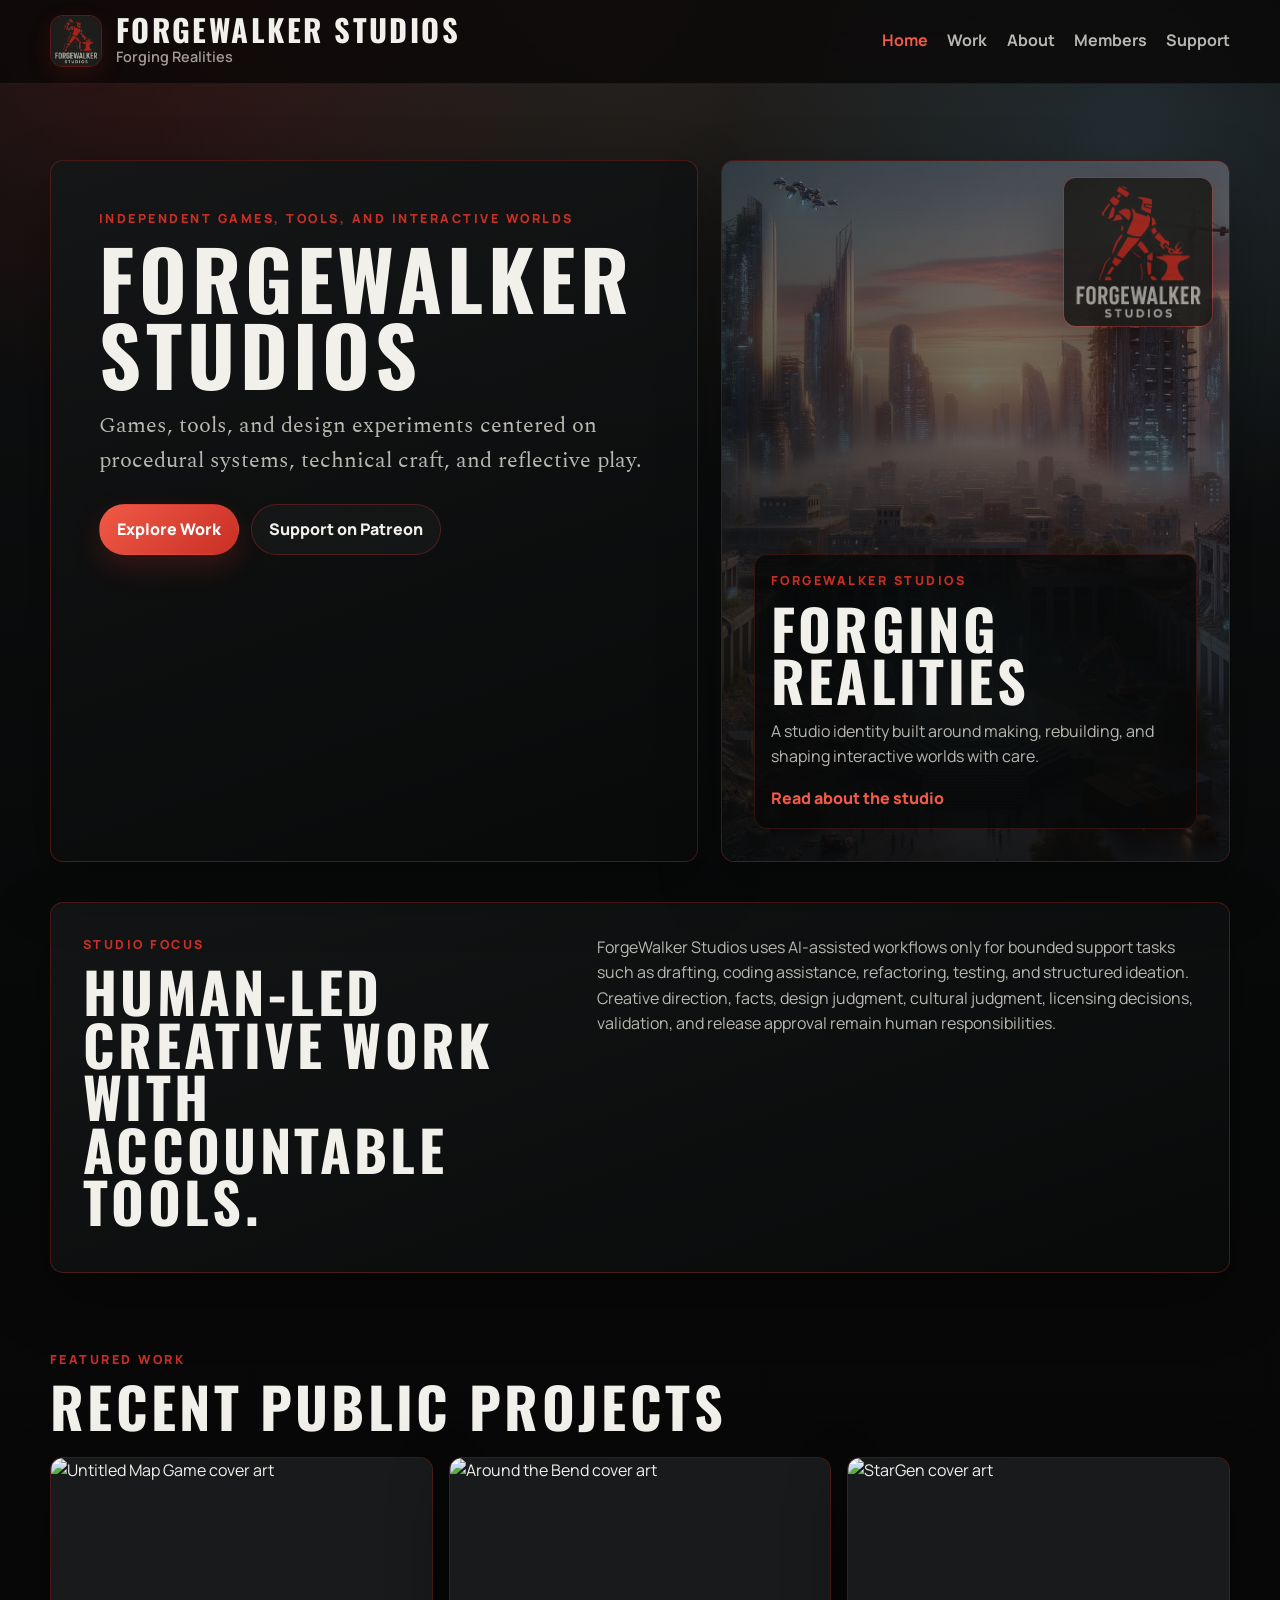
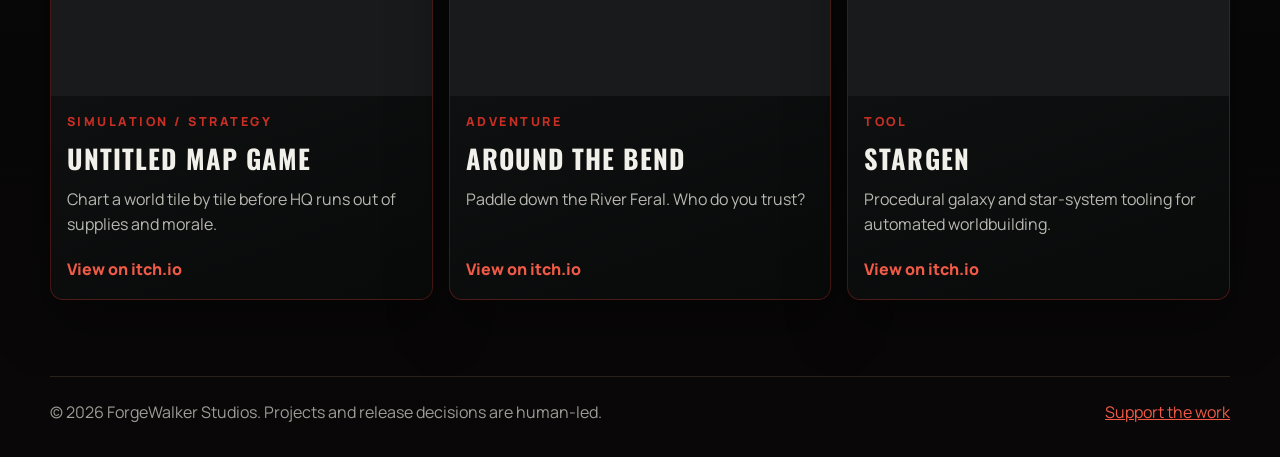
==== index.html @ 8056b83e "fix: prevent hero title word break" ====
<!doctype html>
<html lang="en">
  <head>
    <meta charset="utf-8" />
    <meta name="viewport" content="width=device-width, initial-scale=1" />
    <meta
      name="description"
      content="ForgeWalker Studios is an independent creative studio for games, tools, and design experiments centered on procedural systems and reflective play."
    />
    <meta property="og:title" content="ForgeWalker Studios" />
    <meta
      property="og:description"
      content="Independent games, tools, and interactive experiments from ForgeWalker Studios."
    />
    <meta property="og:type" content="website" />
    <title>ForgeWalker Studios</title>
    <link
      href="https://fonts.googleapis.com/css2?family=Manrope:wght@400;600;700;800&family=Oswald:wght@500;600;700&family=Spectral:wght@400;600;700&display=swap"
      rel="stylesheet"
    />
    <link rel="stylesheet" href="styles.css" />
  </head>
  <body>
    <header class="site-header">
      <a class="brand" href="index.html" aria-label="ForgeWalker Studios home">
        <img class="brand-mark" src="assets/branding/forgewalker-logo.png" width="52" height="52" alt="" />
        <span class="brand-copy">
          <span class="brand-name">ForgeWalker Studios</span>
          <span class="brand-role">Forging Realities</span>
        </span>
      </a>
      <nav class="nav-links" aria-label="Primary navigation">
        <a aria-current="page" href="index.html">Home</a>
        <a href="work.html">Work</a>
        <a href="about.html">About</a>
        <a href="members.html">Members</a>
        <a href="support.html">Support</a>
      </nav>
    </header>

    <main>
      <section class="hero hero-home" aria-labelledby="hero-title">
        <div class="hero-copy">
          <p class="eyebrow">Independent games, tools, and interactive worlds</p>
          <h1 id="hero-title"><span>ForgeWalker</span> <span>Studios</span></h1>
          <p class="lede">
            Games, tools, and design experiments centered on procedural systems, technical craft,
            and reflective play.
          </p>
          <div class="actions" aria-label="Primary links">
            <a class="button primary" href="work.html">Explore Work</a>
            <a class="button" href="https://www.patreon.com/forgewalkerstudios">Support on Patreon</a>
          </div>
        </div>
        <aside class="feature-panel studio-feature">
          <img
            class="feature-cover"
            src="assets/branding/forgewalker-cover.png"
            width="1600"
            height="1600"
            alt="A futuristic city under reconstruction at sunrise"
          />
          <img class="feature-emblem" src="assets/branding/forgewalker-logo.png" width="620" height="620" alt="" />
          <div>
            <p class="panel-label">ForgeWalker Studios</p>
            <h2>Forging Realities</h2>
            <p>
              A studio identity built around making, rebuilding, and shaping interactive worlds
              with care.
            </p>
            <a class="text-link" href="about.html">Read about the studio</a>
          </div>
        </aside>
      </section>

      <section class="content-band split-section" aria-labelledby="focus-title">
        <div>
          <p class="eyebrow">Studio focus</p>
          <h2 id="focus-title">Human-led creative work with accountable tools.</h2>
        </div>
        <p>
          ForgeWalker Studios uses AI-assisted workflows only for bounded support tasks such as
          drafting, coding assistance, refactoring, testing, and structured ideation. Creative
          direction, facts, design judgment, cultural judgment, licensing decisions, validation, and
          release approval remain human responsibilities.
        </p>
      </section>

      <section class="content-section" aria-labelledby="featured-title">
        <div class="section-heading">
          <p class="eyebrow">Featured work</p>
          <h2 id="featured-title">Recent public projects</h2>
        </div>
        <div class="project-grid">
          <article class="project-card">
            <img
              src="https://img.itch.zone/aW1nLzI3NDMzODA5LnBuZw==/315x250%23c/xJz3sw.png"
              width="315"
              height="250"
              alt="Untitled Map Game cover art"
            />
            <div class="card-copy">
              <span class="project-label">Simulation / Strategy</span>
              <h3>Untitled Map Game</h3>
              <p>
                Chart a world tile by tile before HQ runs out of supplies and morale.
              </p>
              <a href="https://jazhikho.itch.io/untitled-map-game">View on itch.io</a>
            </div>
          </article>

          <article class="project-card">
            <img
              src="https://img.itch.zone/aW1nLzI3MzIwNjYzLnBuZw==/315x250%23c/OSX%2F%2BU.png"
              width="315"
              height="250"
              alt="Around the Bend cover art"
            />
            <div class="card-copy">
              <span class="project-label">Adventure</span>
              <h3>Around the Bend</h3>
              <p>Paddle down the River Feral. Who do you trust?</p>
              <a href="https://jazhikho.itch.io/around-the-bend">View on itch.io</a>
            </div>
          </article>

          <article class="project-card">
            <img
              src="https://img.itch.zone/aW1nLzI1ODI1NTcwLnBuZw==/315x250%23c/WTpJu1.png"
              width="315"
              height="250"
              alt="StarGen cover art"
            />
            <div class="card-copy">
              <span class="project-label">Tool</span>
              <h3>StarGen</h3>
              <p>Procedural galaxy and star-system tooling for automated worldbuilding.</p>
              <a href="https://jazhikho.itch.io/stargen">View on itch.io</a>
            </div>
          </article>
        </div>
      </section>
    </main>

    <footer class="site-footer">
      <p>&copy; 2026 ForgeWalker Studios. Projects and release decisions are human-led.</p>
      <a href="support.html">Support the work</a>
    </footer>
  </body>
</html>
---- styles.css ----
:root {
  color-scheme: dark;
  --bg: #101112;
  --bg-deep: #070808;
  --surface: #181a1b;
  --surface-warm: rgba(20, 22, 23, 0.94);
  --surface-strong: #202427;
  --text: #f1f0eb;
  --text-itch: #e5e2da;
  --muted: #b9b7b1;
  --quiet: rgba(229, 226, 218, 0.68);
  --line: #34383b;
  --line-warm: rgba(211, 52, 40, 0.3);
  --forge: #c92f25;
  --forge-soft: #f05a46;
  --steel-bright: #f6f3ec;
  --patreon: #ff424d;
  --citylight: #9eddf2;
  --sunrise: #e9b98e;
  --radius: 13px;
  --shadow: 0 24px 60px rgba(0, 0, 0, 0.35);
  --site-width: min(1180px, calc(100vw - 2rem));
}

* {
  box-sizing: border-box;
}

html {
  scroll-behavior: smooth;
}

body {
  margin: 0;
  min-width: 320px;
  background:
    radial-gradient(circle at 12% 0%, rgba(201, 47, 37, 0.18), transparent 26rem),
    radial-gradient(circle at 88% 7%, rgba(158, 221, 242, 0.14), transparent 25rem),
    radial-gradient(circle at 48% 0%, rgba(233, 185, 142, 0.11), transparent 30rem),
    linear-gradient(180deg, var(--bg) 0%, var(--bg-deep) 52%, #090707 100%);
  color: var(--text);
  font-family: "Manrope", system-ui, -apple-system, BlinkMacSystemFont, "Segoe UI", sans-serif;
  line-height: 1.6;
}

img {
  display: block;
  max-width: 100%;
  height: auto;
}

a {
  color: inherit;
}

.site-header {
  position: sticky;
  top: 0;
  z-index: 20;
  display: flex;
  align-items: center;
  justify-content: space-between;
  gap: 1.5rem;
  padding: 0.9rem max(1rem, calc((100vw - 1180px) / 2));
  border-bottom: 1px solid rgba(201, 47, 37, 0.22);
  background: rgba(9, 7, 7, 0.78);
  backdrop-filter: blur(18px);
}

.brand {
  display: inline-flex;
  align-items: center;
  gap: 0.85rem;
  min-width: 0;
  text-decoration: none;
}

.brand-mark {
  flex: 0 0 auto;
  width: 52px;
  height: 52px;
  border: 1px solid rgba(201, 47, 37, 0.4);
  border-radius: var(--radius);
  object-fit: cover;
  background: #111;
  box-shadow: 0 8px 24px rgba(201, 47, 37, 0.14);
}

.brand-copy {
  display: grid;
  min-width: 0;
}

.brand-name {
  color: var(--text);
  font-family: "Oswald", "Manrope", sans-serif;
  font-size: clamp(1.35rem, 2.4vw, 2rem);
  font-weight: 700;
  letter-spacing: 0.08em;
  line-height: 1;
  text-transform: uppercase;
}

.brand-role {
  color: var(--quiet);
  font-size: 0.9rem;
  font-weight: 600;
}

.nav-links {
  display: flex;
  flex-wrap: wrap;
  justify-content: flex-end;
  gap: 0.9rem 1.2rem;
  color: var(--muted);
  font-weight: 700;
}

.nav-links a {
  text-decoration: none;
}

.nav-links a:hover,
.nav-links a:focus-visible,
.nav-links a[aria-current="page"],
.text-link,
.project-card a,
.site-footer a {
  color: var(--forge-soft);
}

.nav-links a:focus-visible,
.button:focus-visible,
.project-card a:focus-visible,
.support-link:focus-visible,
.text-link:focus-visible {
  outline: 3px solid rgba(240, 90, 70, 0.85);
  outline-offset: 4px;
}

main {
  overflow: hidden;
}

.hero,
.page-hero,
.content-section,
.content-band {
  width: var(--site-width);
  margin: 0 auto;
}

.hero {
  display: grid;
  grid-template-columns: minmax(0, 1.12fr) minmax(300px, 0.88fr);
  gap: 1.4rem;
  align-items: stretch;
  min-height: calc(100svh - 82px);
  padding: clamp(3rem, 6vw, 5rem) 0 2.5rem;
}

.hero-copy,
.feature-panel,
.content-band,
.project-card,
.member-card,
.support-link {
  border: 1px solid var(--line-warm);
  border-radius: var(--radius);
  background: linear-gradient(160deg, var(--surface-warm), rgba(9, 10, 10, 0.94));
  box-shadow: var(--shadow);
}

.hero-copy {
  padding: clamp(1.6rem, 4vw, 3rem);
}

.feature-panel {
  position: relative;
  display: grid;
  align-content: end;
  min-height: 420px;
  overflow: hidden;
  padding: clamp(1.2rem, 3vw, 2rem);
}

.feature-cover {
  position: absolute;
  inset: 0;
  width: 100%;
  height: 100%;
  object-fit: cover;
  opacity: 0.74;
  filter: saturate(0.95) contrast(1.06);
}

.feature-panel::after {
  content: "";
  position: absolute;
  inset: 0;
  background:
    linear-gradient(180deg, rgba(7, 8, 8, 0.1), rgba(7, 8, 8, 0.82)),
    linear-gradient(90deg, rgba(7, 8, 8, 0.35), rgba(201, 47, 37, 0.08));
}

.feature-emblem {
  position: absolute;
  right: 1rem;
  top: 1rem;
  z-index: 1;
  width: min(34%, 150px);
  border: 1px solid rgba(201, 47, 37, 0.42);
  border-radius: var(--radius);
  opacity: 0.9;
  box-shadow: var(--shadow);
}

.feature-panel > div {
  position: relative;
  z-index: 2;
  padding: 1rem;
  border: 1px solid rgba(201, 47, 37, 0.22);
  border-radius: var(--radius);
  background: rgba(7, 8, 8, 0.78);
}

.page-hero {
  padding: clamp(3rem, 7vw, 6rem) 0 1.5rem;
}

.content-section,
.content-band {
  margin-bottom: clamp(2.5rem, 6vw, 5rem);
}

.content-band {
  padding: clamp(1.35rem, 3vw, 2rem);
}

.split-section {
  display: grid;
  grid-template-columns: minmax(260px, 0.75fr) minmax(0, 1fr);
  gap: clamp(1.5rem, 5vw, 4rem);
  align-items: start;
}

.prose-section {
  max-width: 920px;
}

.section-heading {
  max-width: 820px;
  margin-bottom: 1.5rem;
}

.eyebrow,
.project-label,
.panel-label {
  margin: 0 0 0.65rem;
  color: var(--forge);
  font-size: 0.78rem;
  font-weight: 800;
  letter-spacing: 0.2em;
  text-transform: uppercase;
}

h1,
h2,
h3,
p {
  margin-top: 0;
}

h1,
h2 {
  font-family: "Oswald", "Manrope", sans-serif;
  line-height: 0.94;
  letter-spacing: 0.06em;
  text-transform: uppercase;
}

h1 {
  max-width: 100%;
  margin-bottom: 1rem;
  font-size: clamp(3rem, 7.2vw, 5.1rem);
  overflow-wrap: normal;
  word-break: normal;
}

.hero h1 span {
  display: block;
}

.page-hero h1 {
  max-width: 14ch;
  font-size: clamp(3rem, 7vw, 5.7rem);
}

h2 {
  margin-bottom: 0.75rem;
  font-size: clamp(2rem, 4.5vw, 3.5rem);
}

.project-card h2,
.project-card h3 {
  margin-bottom: 0.65rem;
  font-family: "Oswald", "Manrope", sans-serif;
  font-size: 1.65rem;
  line-height: 1.05;
  letter-spacing: 0.04em;
  text-transform: uppercase;
}

.lede {
  max-width: 62ch;
  color: var(--muted);
  font-family: "Spectral", Georgia, serif;
  font-size: clamp(1.1rem, 2vw, 1.35rem);
}

p {
  color: var(--muted);
}

.actions {
  display: flex;
  flex-wrap: wrap;
  gap: 0.8rem;
  margin-top: 1.6rem;
}

.button {
  display: inline-flex;
  align-items: center;
  justify-content: center;
  min-height: 48px;
  padding: 0.75rem 1.05rem;
  border: 1px solid var(--line-warm);
  border-radius: 999px;
  background: rgba(255, 255, 255, 0.03);
  color: var(--text);
  font-weight: 800;
  text-decoration: none;
}

.button.primary {
  border-color: transparent;
  background: linear-gradient(135deg, var(--forge-soft), var(--forge));
  color: #fff;
  box-shadow: 0 12px 28px rgba(201, 47, 37, 0.22);
}

.text-link,
.project-card a {
  font-weight: 800;
  text-decoration: none;
}

.text-link:hover,
.project-card a:hover,
.site-footer a:hover {
  text-decoration: underline;
  text-underline-offset: 0.24em;
}

.project-grid {
  display: grid;
  grid-template-columns: repeat(3, minmax(0, 1fr));
  gap: 1rem;
}

.project-grid.wide {
  grid-template-columns: repeat(4, minmax(0, 1fr));
}

.project-card {
  display: grid;
  grid-template-rows: auto 1fr;
  min-height: 100%;
  overflow: hidden;
}

.project-card img {
  width: 100%;
  aspect-ratio: 16 / 10;
  object-fit: cover;
  background: var(--surface);
}

.card-copy {
  display: flex;
  flex-direction: column;
  gap: 0.2rem;
  padding: 1rem;
}

.card-copy p {
  flex: 1;
}

.member-card {
  display: grid;
  grid-template-columns: minmax(190px, 0.35fr) minmax(0, 1fr);
  gap: clamp(1.5rem, 5vw, 4rem);
  align-items: center;
  padding: clamp(1.4rem, 4vw, 3rem);
}

.member-logo {
  width: min(100%, 260px);
  justify-self: center;
  border: 1px solid var(--line-warm);
  border-radius: var(--radius);
  background: rgba(7, 8, 8, 0.65);
  box-shadow: var(--shadow);
}

.tag-list {
  display: flex;
  flex-wrap: wrap;
  gap: 0.65rem;
  padding: 0;
  margin: 1rem 0 0;
  list-style: none;
}

.tag-list li {
  padding: 0.42rem 0.72rem;
  border: 1px solid rgba(223, 190, 146, 0.16);
  border-radius: 999px;
  background: rgba(255, 255, 255, 0.03);
  color: var(--text-itch);
  font-size: 0.9rem;
  font-weight: 700;
}

.support-grid {
  display: grid;
  grid-template-columns: repeat(3, minmax(0, 1fr));
  gap: 1rem;
}

.support-link {
  display: grid;
  align-content: start;
  gap: 0.65rem;
  min-height: 210px;
  padding: 1.2rem;
  text-decoration: none;
}

.support-link span {
  color: var(--forge);
  font-size: 0.82rem;
  font-weight: 900;
  letter-spacing: 0.18em;
  text-transform: uppercase;
}

.support-link strong {
  color: var(--text);
  font-family: "Oswald", "Manrope", sans-serif;
  font-size: 1.75rem;
  line-height: 1.05;
  letter-spacing: 0.04em;
  text-transform: uppercase;
}

.support-link.patreon {
  border-color: rgba(255, 66, 77, 0.42);
}

.support-link.patreon span {
  color: #ff7a82;
}

.site-footer {
  display: flex;
  align-items: center;
  justify-content: space-between;
  gap: 1rem;
  width: var(--site-width);
  margin: 0 auto;
  padding: 1.4rem 0 2rem;
  border-top: 1px solid rgba(223, 190, 146, 0.14);
}

.site-footer p {
  margin: 0;
  color: var(--quiet);
}

@media (max-width: 1050px) {
  .project-grid,
  .project-grid.wide,
  .support-grid {
    grid-template-columns: repeat(2, minmax(0, 1fr));
  }
}

@media (max-width: 860px) {
  .site-header {
    align-items: flex-start;
    flex-direction: column;
  }

  .nav-links {
    justify-content: flex-start;
  }

  .hero,
  .split-section,
  .member-card {
    grid-template-columns: 1fr;
  }

  .hero {
    min-height: auto;
  }
}

@media (max-width: 620px) {
  .nav-links {
    width: 100%;
    justify-content: space-between;
    gap: 0.7rem;
  }

  h1,
  .page-hero h1 {
    font-size: clamp(2.45rem, 11vw, 4rem);
  }

  .actions,
  .actions .button,
  .project-grid,
  .project-grid.wide,
  .support-grid {
    width: 100%;
  }

  .project-grid,
  .project-grid.wide,
  .support-grid {
    grid-template-columns: 1fr;
  }

  .site-footer {
    align-items: flex-start;
    flex-direction: column;
  }
}
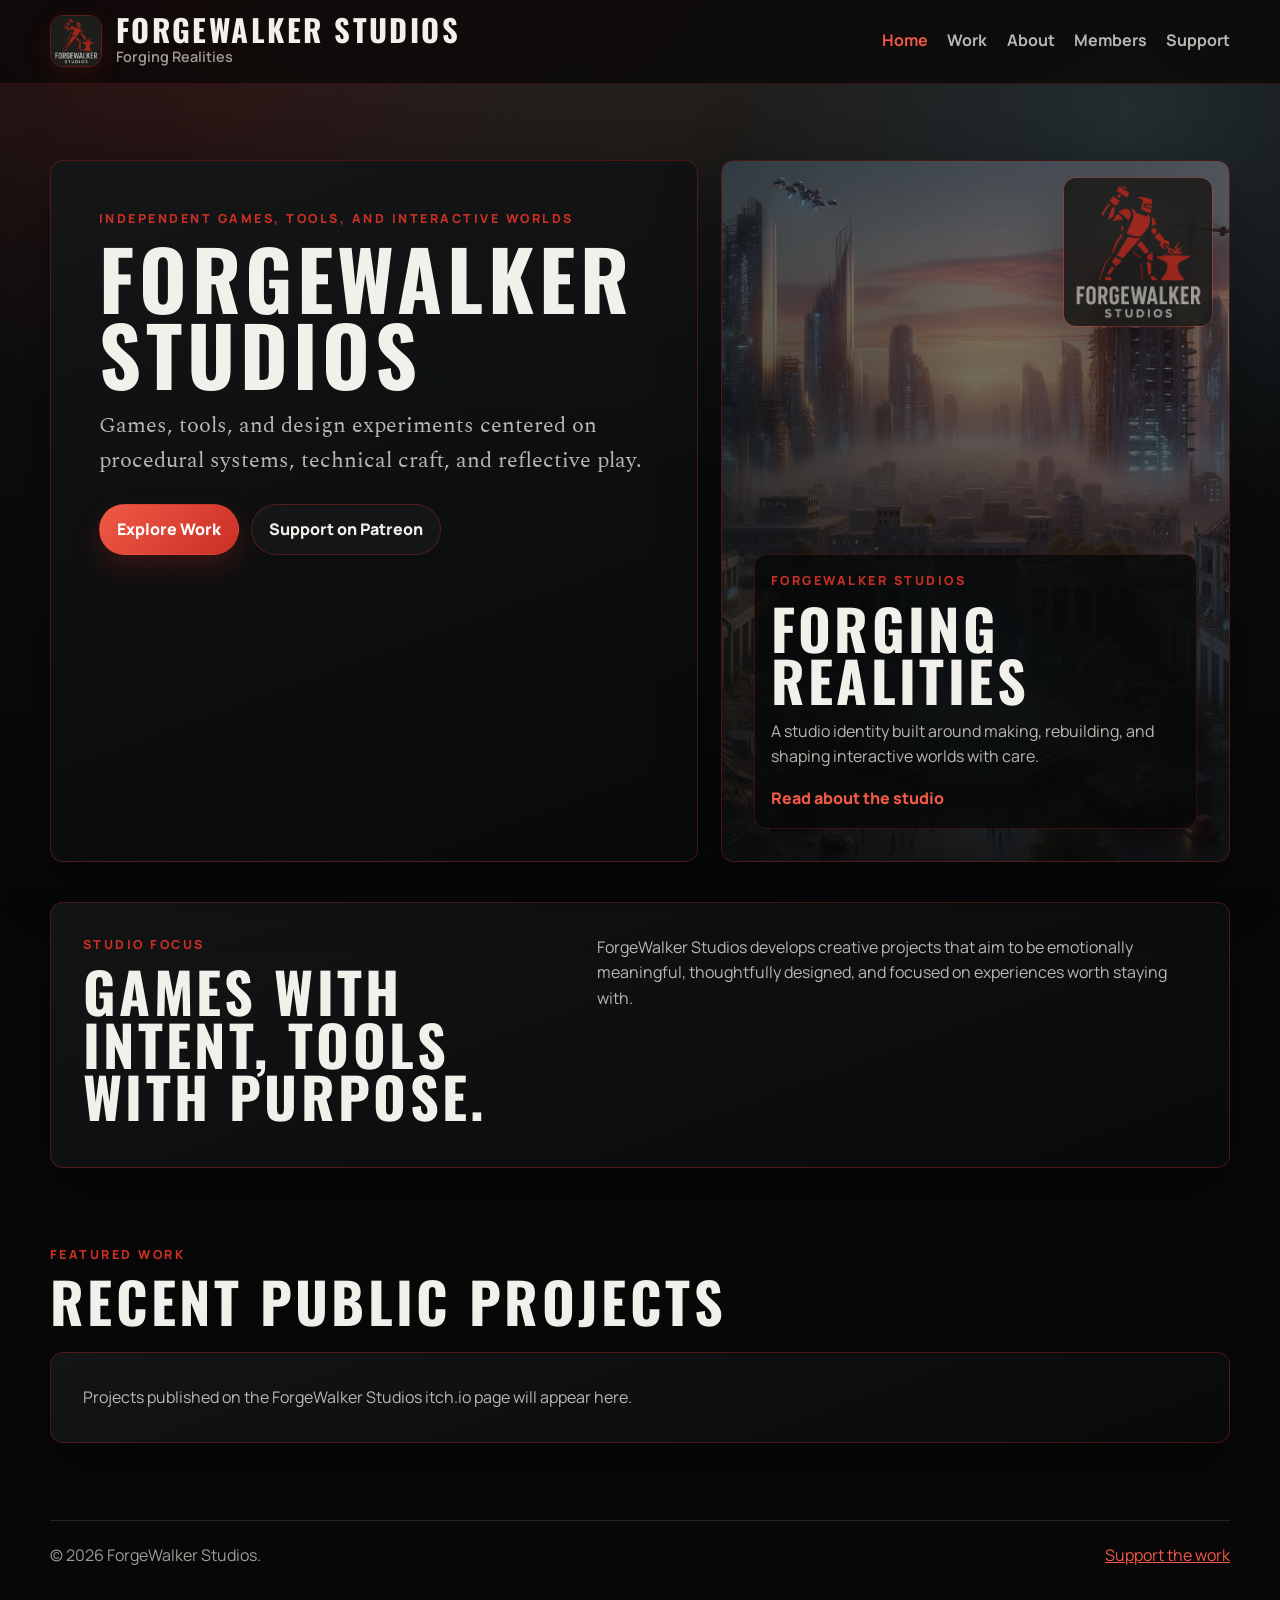
==== commit 820174fe: "feat: render ForgeWalker itch projects" ====
--- a/index.html
+++ b/index.html
@@ -18,7 +18,7 @@
       href="https://fonts.googleapis.com/css2?family=Manrope:wght@400;600;700;800&family=Oswald:wght@500;600;700&family=Spectral:wght@400;600;700&display=swap"
       rel="stylesheet"
     />
-    <link rel="stylesheet" href="styles.css" />
+    <link rel="stylesheet" href="styles.css?v=20260527-forgewalker-work" />
   </head>
   <body>
     <header class="site-header">
@@ -76,13 +76,11 @@
       <section class="content-band split-section" aria-labelledby="focus-title">
         <div>
           <p class="eyebrow">Studio focus</p>
-          <h2 id="focus-title">Human-led creative work with accountable tools.</h2>
+          <h2 id="focus-title">Games with intent, tools with purpose.</h2>
         </div>
         <p>
-          ForgeWalker Studios uses AI-assisted workflows only for bounded support tasks such as
-          drafting, coding assistance, refactoring, testing, and structured ideation. Creative
-          direction, facts, design judgment, cultural judgment, licensing decisions, validation, and
-          release approval remain human responsibilities.
+          ForgeWalker Studios develops creative projects that aim to be emotionally meaningful,
+          thoughtfully designed, and focused on experiences worth staying with.
         </p>
       </section>
 
@@ -91,60 +89,14 @@
           <p class="eyebrow">Featured work</p>
           <h2 id="featured-title">Recent public projects</h2>
         </div>
-        <div class="project-grid">
-          <article class="project-card">
-            <img
-              src="https://img.itch.zone/aW1nLzI3NDMzODA5LnBuZw==/315x250%23c/xJz3sw.png"
-              width="315"
-              height="250"
-              alt="Untitled Map Game cover art"
-            />
-            <div class="card-copy">
-              <span class="project-label">Simulation / Strategy</span>
-              <h3>Untitled Map Game</h3>
-              <p>
-                Chart a world tile by tile before HQ runs out of supplies and morale.
-              </p>
-              <a href="https://jazhikho.itch.io/untitled-map-game">View on itch.io</a>
-            </div>
-          </article>
-
-          <article class="project-card">
-            <img
-              src="https://img.itch.zone/aW1nLzI3MzIwNjYzLnBuZw==/315x250%23c/OSX%2F%2BU.png"
-              width="315"
-              height="250"
-              alt="Around the Bend cover art"
-            />
-            <div class="card-copy">
-              <span class="project-label">Adventure</span>
-              <h3>Around the Bend</h3>
-              <p>Paddle down the River Feral. Who do you trust?</p>
-              <a href="https://jazhikho.itch.io/around-the-bend">View on itch.io</a>
-            </div>
-          </article>
-
-          <article class="project-card">
-            <img
-              src="https://img.itch.zone/aW1nLzI1ODI1NTcwLnBuZw==/315x250%23c/WTpJu1.png"
-              width="315"
-              height="250"
-              alt="StarGen cover art"
-            />
-            <div class="card-copy">
-              <span class="project-label">Tool</span>
-              <h3>StarGen</h3>
-              <p>Procedural galaxy and star-system tooling for automated worldbuilding.</p>
-              <a href="https://jazhikho.itch.io/stargen">View on itch.io</a>
-            </div>
-          </article>
-        </div>
+        <div class="project-grid" data-project-section data-project-limit="3"></div>
       </section>
     </main>
 
     <footer class="site-footer">
-      <p>&copy; 2026 ForgeWalker Studios. Projects and release decisions are human-led.</p>
+      <p>&copy; 2026 ForgeWalker Studios.</p>
       <a href="support.html">Support the work</a>
     </footer>
+    <script src="scripts/render-projects.js?v=20260527-forgewalker-work" defer></script>
   </body>
 </html>
--- a/styles.css
+++ b/styles.css
@@ -387,6 +387,31 @@
   background: var(--surface);
 }
 
+.project-placeholder {
+  display: grid;
+  place-items: center;
+  width: 100%;
+  aspect-ratio: 16 / 10;
+  background:
+    linear-gradient(145deg, rgba(201, 47, 37, 0.18), rgba(9, 10, 10, 0.94)),
+    var(--surface);
+  color: var(--steel-bright);
+  font-family: "Oswald", "Manrope", sans-serif;
+  font-size: 2rem;
+  letter-spacing: 0.08em;
+}
+
+.empty-state {
+  grid-column: 1 / -1;
+  margin: 0;
+  padding: clamp(1.4rem, 3vw, 2rem);
+  border: 1px solid var(--line-warm);
+  border-radius: var(--radius);
+  background: linear-gradient(160deg, var(--surface-warm), rgba(9, 10, 10, 0.94));
+  color: var(--muted);
+  box-shadow: var(--shadow);
+}
+
 .card-copy {
   display: flex;
   flex-direction: column;
@@ -528,7 +553,7 @@
 
   h1,
   .page-hero h1 {
-    font-size: clamp(2.45rem, 11vw, 4rem);
+    font-size: clamp(2.35rem, 8vw, 3.2rem);
   }
 
   .actions,
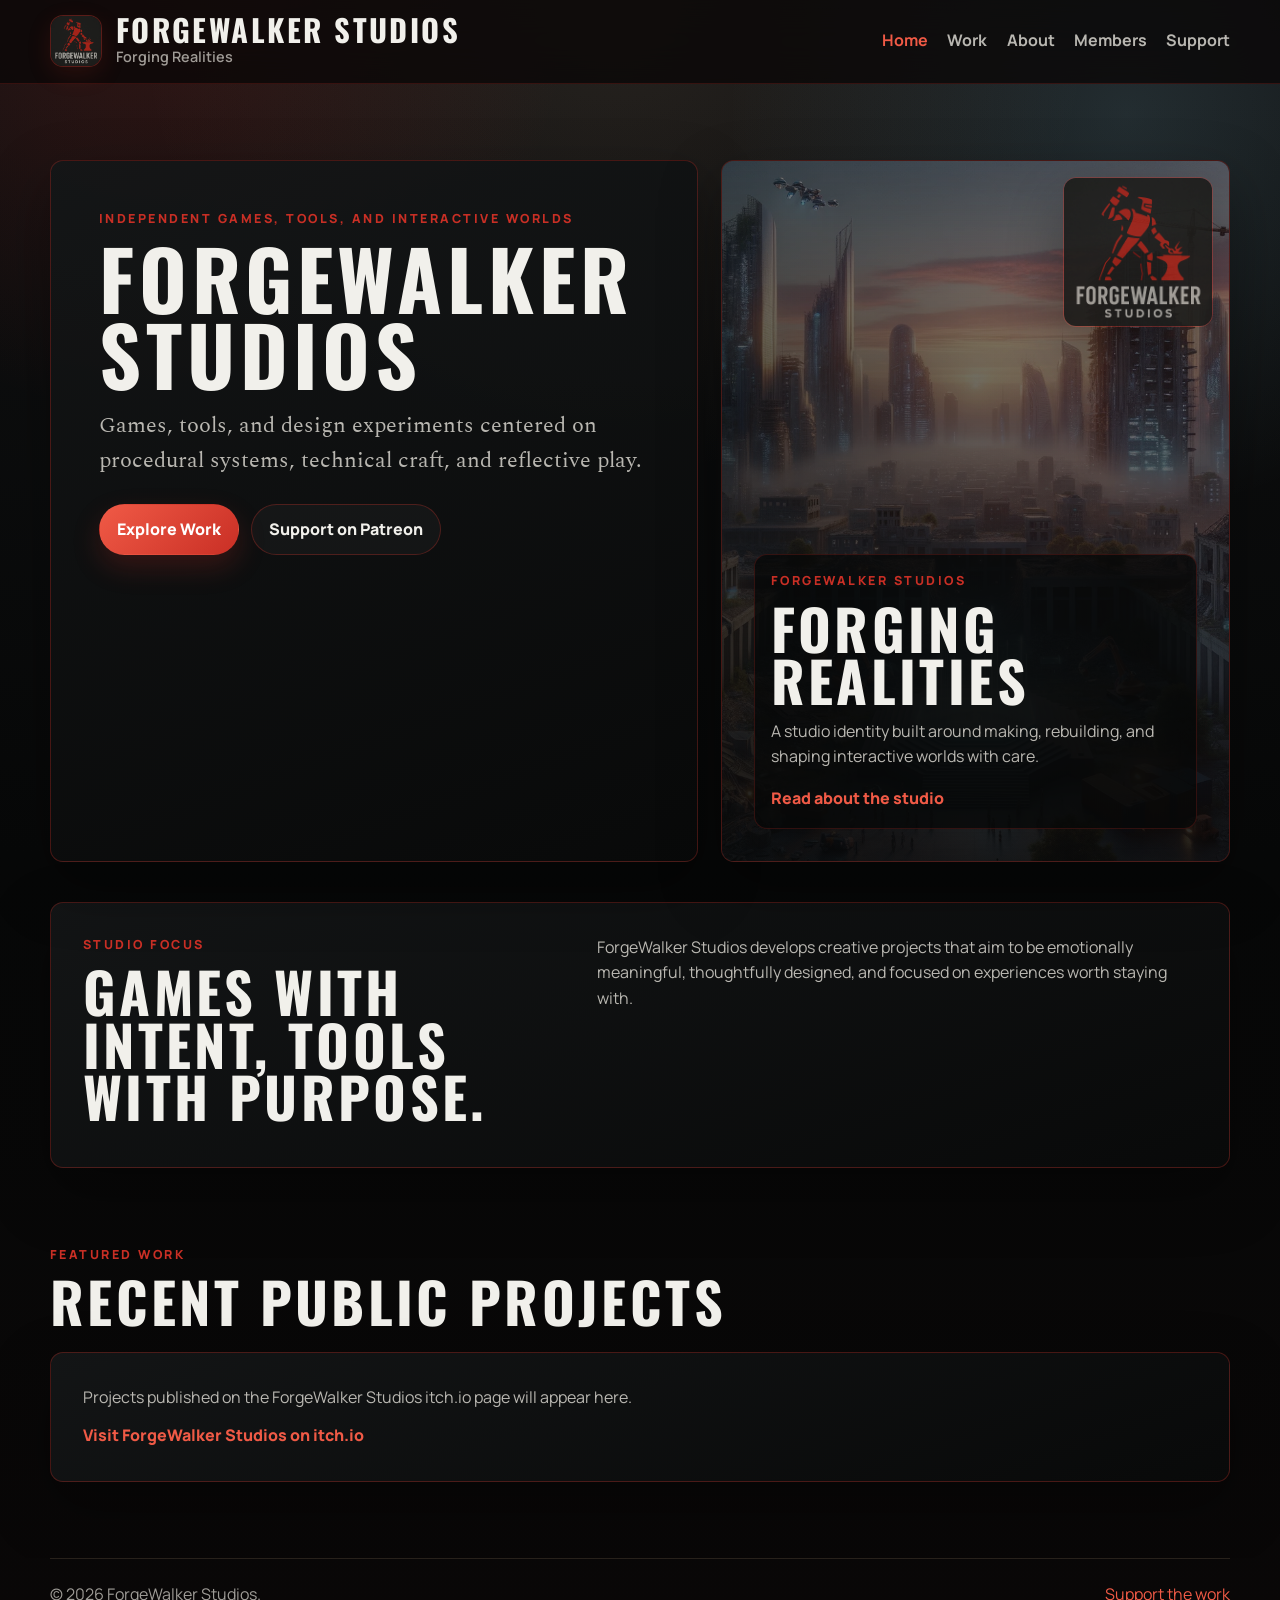
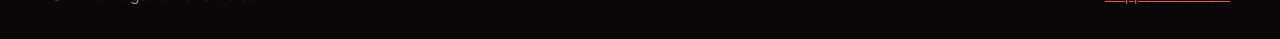
==== commit 49b579de: "fix: cache bust project renderer" ====
--- a/index.html
+++ b/index.html
@@ -18,7 +18,7 @@
       href="https://fonts.googleapis.com/css2?family=Manrope:wght@400;600;700;800&family=Oswald:wght@500;600;700&family=Spectral:wght@400;600;700&display=swap"
       rel="stylesheet"
     />
-    <link rel="stylesheet" href="styles.css?v=20260527-forgewalker-work" />
+    <link rel="stylesheet" href="styles.css?v=20260527-forgewalker-work2" />
   </head>
   <body>
     <header class="site-header">
@@ -97,6 +97,6 @@
       <p>&copy; 2026 ForgeWalker Studios.</p>
       <a href="support.html">Support the work</a>
     </footer>
-    <script src="scripts/render-projects.js?v=20260527-forgewalker-work" defer></script>
+    <script src="scripts/render-projects.js?v=20260527-forgewalker-work2" defer></script>
   </body>
 </html>
--- a/styles.css
+++ b/styles.css
@@ -412,6 +412,21 @@
   box-shadow: var(--shadow);
 }
 
+.empty-state p {
+  margin-bottom: 0.8rem;
+}
+
+.empty-state a {
+  color: var(--forge-soft);
+  font-weight: 800;
+  text-decoration: none;
+}
+
+.empty-state a:hover {
+  text-decoration: underline;
+  text-underline-offset: 0.24em;
+}
+
 .card-copy {
   display: flex;
   flex-direction: column;
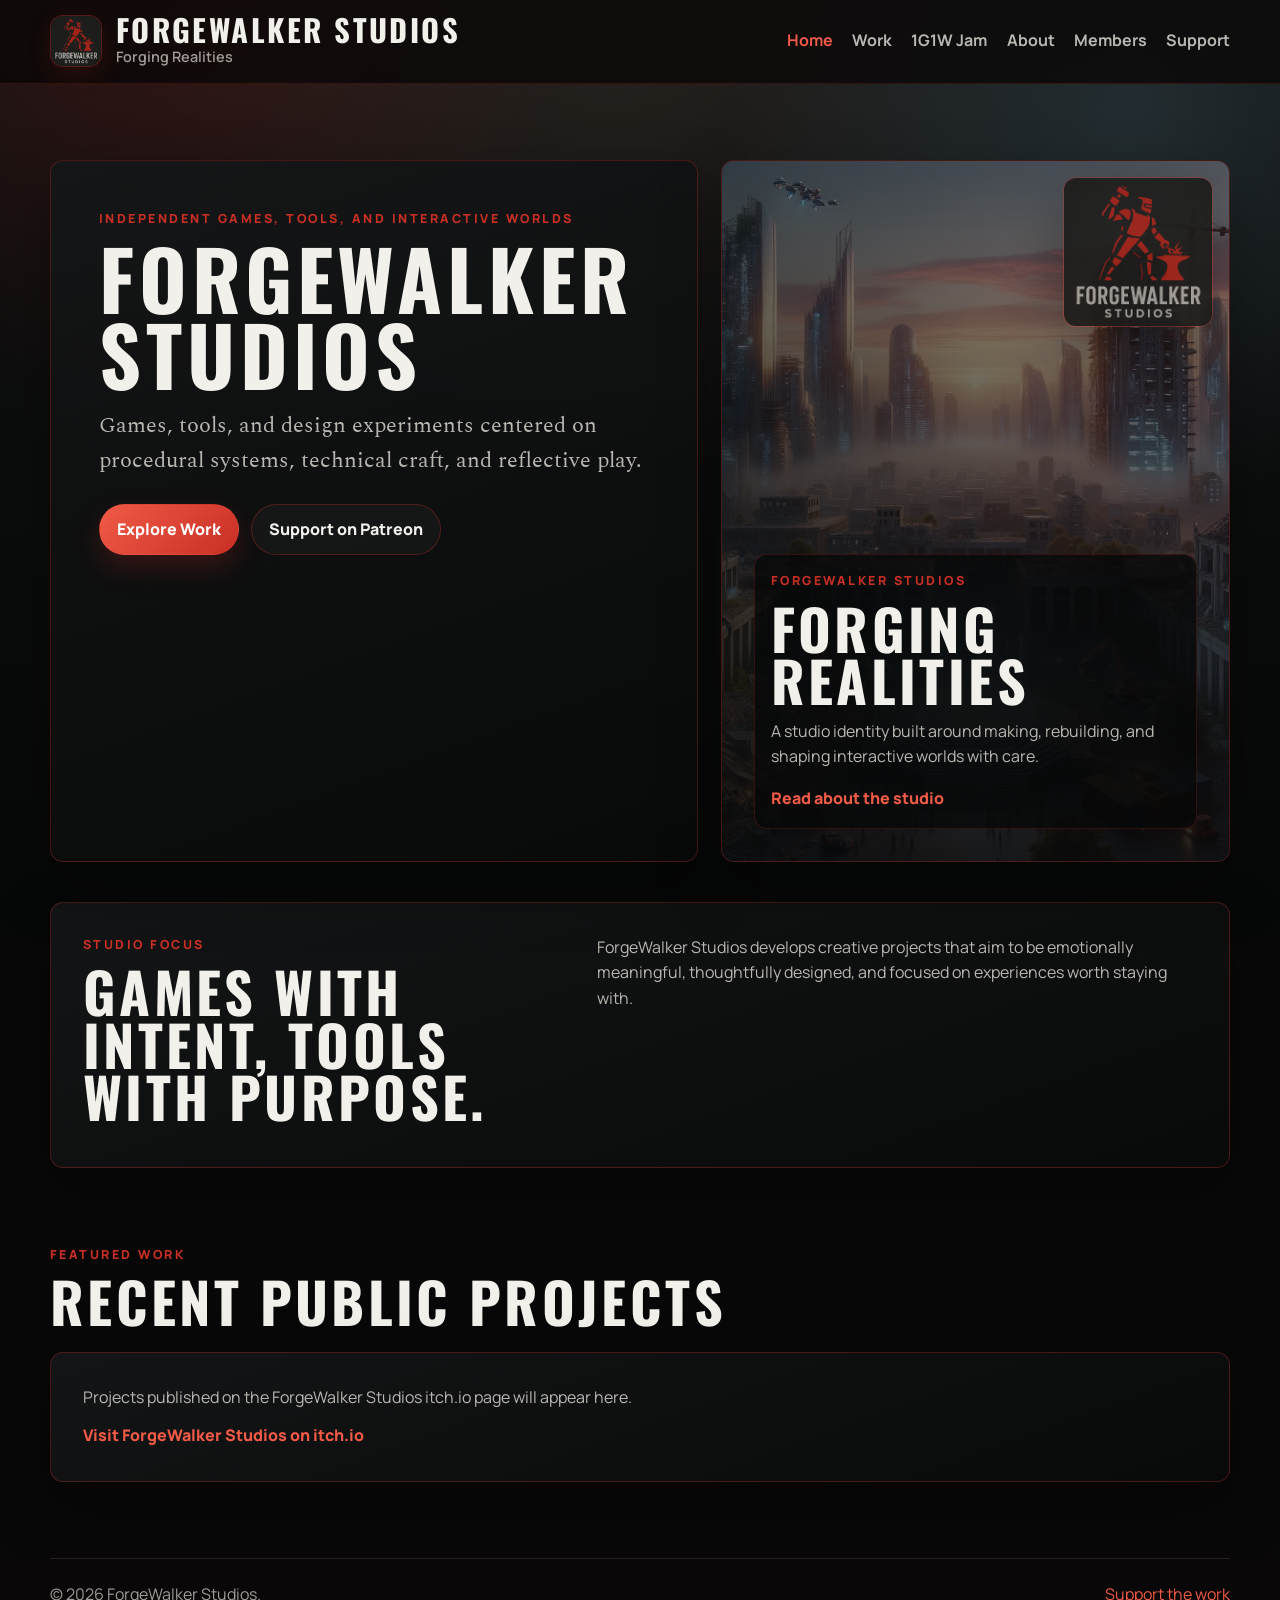
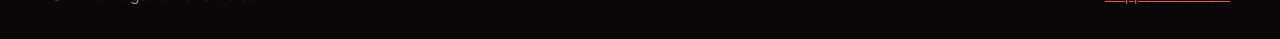
==== commit a7555f3b: "feat: add One Game a Week jam page" ====
--- a/index.html
+++ b/index.html
@@ -18,7 +18,7 @@
       href="https://fonts.googleapis.com/css2?family=Manrope:wght@400;600;700;800&family=Oswald:wght@500;600;700&family=Spectral:wght@400;600;700&display=swap"
       rel="stylesheet"
     />
-    <link rel="stylesheet" href="styles.css?v=20260527-forgewalker-work2" />
+    <link rel="stylesheet" href="styles.css?v=20260527-1g1w" />
   </head>
   <body>
     <header class="site-header">
@@ -32,6 +32,7 @@
       <nav class="nav-links" aria-label="Primary navigation">
         <a aria-current="page" href="index.html">Home</a>
         <a href="work.html">Work</a>
+        <a href="1g1w.html">1G1W Jam</a>
         <a href="about.html">About</a>
         <a href="members.html">Members</a>
         <a href="support.html">Support</a>
--- a/styles.css
+++ b/styles.css
@@ -380,6 +380,59 @@
   overflow: hidden;
 }
 
+.jam-grid {
+  display: grid;
+  grid-template-columns: repeat(2, minmax(0, 1fr));
+  gap: 1rem;
+}
+
+.jam-card {
+  display: grid;
+  grid-template-columns: minmax(180px, 0.45fr) minmax(0, 1fr);
+  min-height: 100%;
+  overflow: hidden;
+  border: 1px solid var(--line-warm);
+  border-radius: var(--radius);
+  background: linear-gradient(160deg, var(--surface-warm), rgba(9, 10, 10, 0.94));
+  box-shadow: var(--shadow);
+}
+
+.jam-card.no-image {
+  grid-template-columns: 1fr;
+}
+
+.jam-card img {
+  width: 100%;
+  height: 100%;
+  min-height: 260px;
+  object-fit: cover;
+  background: var(--surface);
+}
+
+.jam-card-body {
+  display: flex;
+  flex-direction: column;
+  gap: 0.75rem;
+  padding: 1.1rem;
+}
+
+.jam-card h2 {
+  margin-bottom: 0;
+  font-size: clamp(1.7rem, 3vw, 2.35rem);
+}
+
+.jam-dates {
+  margin: 0;
+}
+
+.principle-list {
+  display: grid;
+  gap: 0.65rem;
+  margin: 1rem 0 0;
+  padding-left: 1.1rem;
+  color: var(--muted);
+}
+
 .project-card img {
   width: 100%;
   aspect-ratio: 16 / 10;
@@ -533,6 +586,7 @@
 @media (max-width: 1050px) {
   .project-grid,
   .project-grid.wide,
+  .jam-grid,
   .support-grid {
     grid-template-columns: repeat(2, minmax(0, 1fr));
   }
@@ -550,6 +604,7 @@
 
   .hero,
   .split-section,
+  .jam-card,
   .member-card {
     grid-template-columns: 1fr;
   }
@@ -581,6 +636,7 @@
 
   .project-grid,
   .project-grid.wide,
+  .jam-grid,
   .support-grid {
     grid-template-columns: 1fr;
   }
